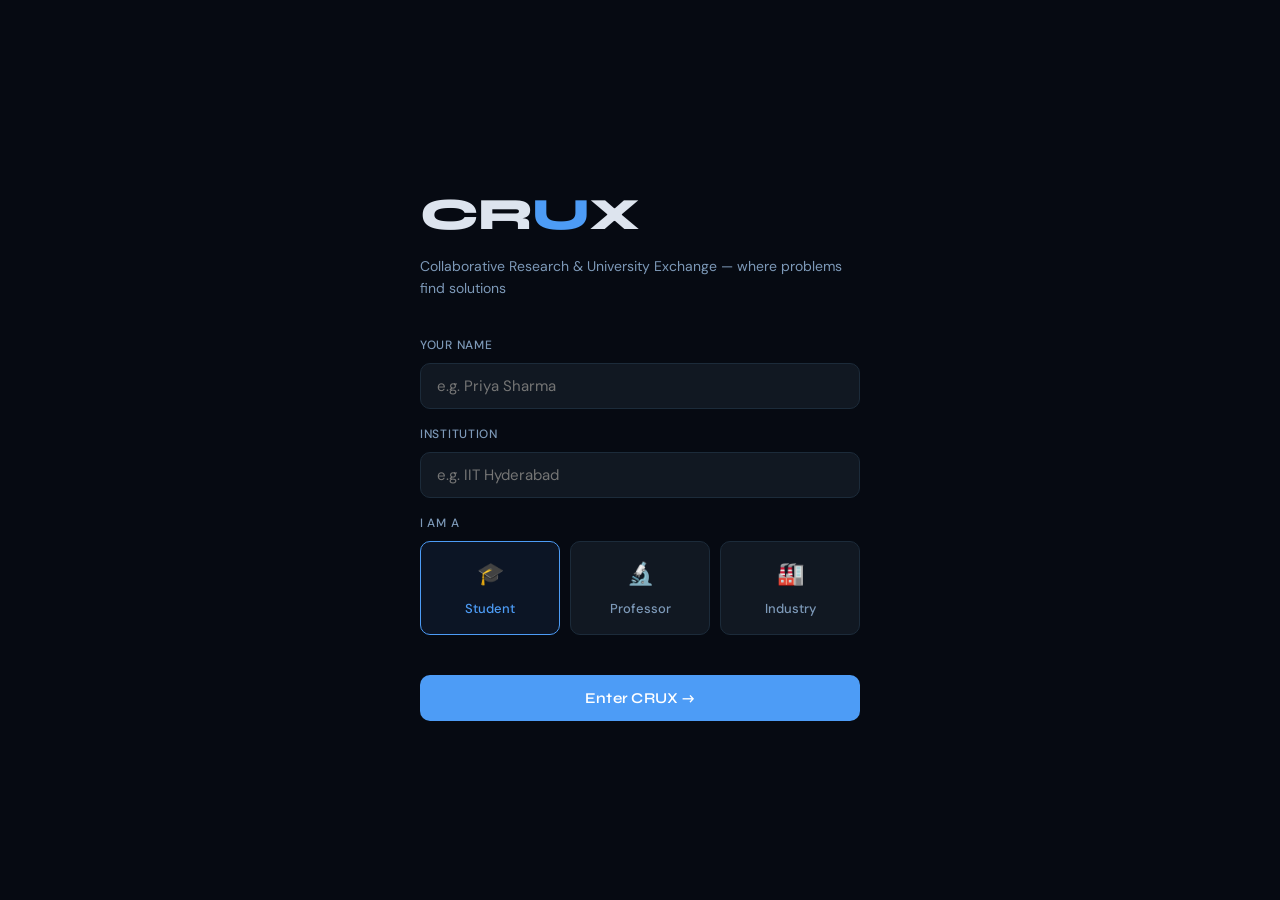
==== index.html @ fc9389a2 "initial commit" ====
<!DOCTYPE html>
<html lang="en">
<head>
<meta charset="UTF-8">
<meta name="viewport" content="width=device-width, initial-scale=1.0">
<title>CRUX — Research Collaboration Network</title>
<link rel="preconnect" href="https://fonts.googleapis.com">
<link href="https://fonts.googleapis.com/css2?family=Syne:wght@400;600;700;800&family=DM+Sans:ital,opsz,wght@0,9..40,300;0,9..40,400;0,9..40,500;1,9..40,400&family=JetBrains+Mono:wght@400;500&display=swap" rel="stylesheet">
<link rel="stylesheet" href="css/styles.css">
</head>
<body>

<!-- AUTH -->
<div id="auth">
  <div class="auth-box">
    <div class="auth-logo">CR<span>U</span>X</div>
    <div class="auth-sub">Collaborative Research & University Exchange — where problems find solutions</div>
    <div class="auth-field">
      <label>Your Name</label>
      <input type="text" id="auth-name" placeholder="e.g. Priya Sharma" autocomplete="off"/>
    </div>
    <div class="auth-field">
      <label>Institution</label>
      <input type="text" id="auth-inst" placeholder="e.g. IIT Hyderabad" autocomplete="off"/>
    </div>
    <div class="auth-field">
      <label>I am a</label>
      <div class="role-grid">
        <div class="role-btn active" data-role="Student"><span class="emoji">🎓</span><span class="label">Student</span></div>
        <div class="role-btn" data-role="Professor"><span class="emoji">🔬</span><span class="label">Professor</span></div>
        <div class="role-btn" data-role="Industry"><span class="emoji">🏭</span><span class="label">Industry</span></div>
      </div>
    </div>
    <button class="auth-submit" onclick="doLogin()">Enter CRUX →</button>
  </div>
</div>

<!-- APP -->
<div id="app">
  <!-- Sidebar -->
  <div class="sidebar">
    <div class="logo">CR<span>U</span>X<small>Research Network</small></div>
    <nav class="nav">
      <div class="nav-item active" onclick="showFeed()" id="nav-feed">
        <svg viewBox="0 0 24 24" fill="none" stroke="currentColor" stroke-width="1.8"><rect x="3" y="3" width="7" height="7" rx="1"/><rect x="14" y="3" width="7" height="7" rx="1"/><rect x="3" y="14" width="7" height="7" rx="1"/><rect x="14" y="14" width="7" height="7" rx="1"/></svg>
        Discover
      </div>
      <div class="nav-item" onclick="showFeed('my')" id="nav-my">
        <svg viewBox="0 0 24 24" fill="none" stroke="currentColor" stroke-width="1.8"><path d="M9 12h6M9 16h6M9 8h6M5 4h14a1 1 0 011 1v14a1 1 0 01-1 1H5a1 1 0 01-1-1V5a1 1 0 011-1z"/></svg>
        My Problems
      </div>
      <div class="nav-item" onclick="showFeed('saved')" id="nav-saved">
        <svg viewBox="0 0 24 24" fill="none" stroke="currentColor" stroke-width="1.8"><path d="M19 21l-7-5-7 5V5a2 2 0 012-2h10a2 2 0 012 2z"/></svg>
        Saved
      </div>
      <div class="nav-divider"></div>
      <div class="nav-item" onclick="filterDomain('Materials Science')">
        <svg viewBox="0 0 24 24" fill="none" stroke="currentColor" stroke-width="1.8"><circle cx="12" cy="12" r="3"/><path d="M12 1v4M12 19v4M4.22 4.22l2.83 2.83M16.95 16.95l2.83 2.83M1 12h4M19 12h4M4.22 19.78l2.83-2.83M16.95 7.05l2.83-2.83"/></svg>
        Materials Sci
      </div>
      <div class="nav-item" onclick="filterDomain('Computational')">
        <svg viewBox="0 0 24 24" fill="none" stroke="currentColor" stroke-width="1.8"><rect x="2" y="3" width="20" height="14" rx="2"/><path d="M8 21h8M12 17v4"/></svg>
        Computational
      </div>
      <div class="nav-item" onclick="filterDomain('Chemistry')">
        <svg viewBox="0 0 24 24" fill="none" stroke="currentColor" stroke-width="1.8"><path d="M9 3h6v8l3.5 6H5.5L9 11V3z"/><path d="M6 17h12"/></svg>
        Chemistry
      </div>
      <div class="nav-item" onclick="filterDomain('Biotech')">
        <svg viewBox="0 0 24 24" fill="none" stroke="currentColor" stroke-width="1.8"><path d="M12 22V12M12 12C12 6 6 2 6 2s0 10 6 10zM12 12c0-6 6-10 6-10s0 10-6 10z"/></svg>
        Biotech
      </div>
    </nav>
    <div class="user-card" onclick="showProfile(null)" id="sidebar-user">
      <div class="avatar" id="sidebar-avatar"></div>
      <div class="user-info">
        <div class="user-name" id="sidebar-name">—</div>
        <div class="user-role-badge" id="sidebar-role-badge">—</div>
      </div>
    </div>
  </div>

  <!-- Main -->
  <div class="main">
    <div class="top-bar">
      <div class="search-box">
        <svg class="search-icon" viewBox="0 0 20 20" fill="none" stroke="currentColor" stroke-width="1.8" width="16" height="16"><circle cx="8" cy="8" r="6"/><path d="M14 14l4 4"/></svg>
        <input type="text" placeholder="Search problems, domains, keywords…" id="search-input" oninput="doSearch()"/>
      </div>
      <div class="top-actions">
        <button class="btn-new" onclick="openModal()">
          <svg viewBox="0 0 20 20" fill="none" stroke="currentColor" stroke-width="2" width="16" height="16"><path d="M10 4v12M4 10h12"/></svg>
          Post Problem
        </button>
      </div>
    </div>

    <!-- Feed -->
    <div id="feed-view">
      <div class="feed">
        <div class="feed-header">
          <span class="feed-title" id="feed-label">All Problems</span>
          <div class="filter-tabs">
            <div class="filter-tab active" onclick="setSort('latest',this)">Latest</div>
            <div class="filter-tab" onclick="setSort('votes',this)">Most Votes</div>
            <div class="filter-tab" onclick="setSort('unsolved',this)">Unsolved</div>
            <div class="filter-tab" onclick="setSort('solved',this)">Solved</div>
          </div>
        </div>
        <div id="cards-container"></div>
      </div>
    </div>

    <!-- Detail -->
    <div id="detail"></div>

    <!-- Profile -->
    <div id="profile"></div>
  </div>

  <!-- Right Panel -->
  <div class="right-panel">
    <div class="panel-section">
      <div class="panel-title">Platform Stats</div>
      <div class="stats-grid">
        <div class="stat-box"><div class="num" id="stat-total">—</div><div class="lbl">Problems</div></div>
        <div class="stat-box"><div class="num" id="stat-solved">—</div><div class="lbl">Solved</div></div>
        <div class="stat-box"><div class="num" id="stat-users">—</div><div class="lbl">Researchers</div></div>
        <div class="stat-box"><div class="num" id="stat-comments">—</div><div class="lbl">Comments</div></div>
      </div>
    </div>
    <div class="panel-section">
      <div class="panel-title">Domains</div>
      <div id="domain-pills"></div>
    </div>
    <div class="panel-section">
      <div class="panel-title">Top Contributors</div>
      <div id="contributors"></div>
    </div>
  </div>
</div>

<!-- POST MODAL -->
<div class="overlay" id="modal-overlay">
  <div class="modal">
    <div class="modal-title">Post a Research Problem</div>
    <div class="field">
      <label>Problem Title</label>
      <input type="text" id="m-title" placeholder="Be specific and concise…"/>
    </div>
    <div class="field">
      <label>Description</label>
      <textarea id="m-desc" placeholder="Describe your problem in detail. Include what you've already tried, parameters, conditions, observations…"></textarea>
    </div>
    <div class="field">
      <label>Domain</label>
      <select id="m-domain">
        <option value="Materials Science">Materials Science</option>
        <option value="Computational">Computational / DFT</option>
        <option value="Chemistry">Chemistry</option>
        <option value="Biotech">Biotech / Biology</option>
        <option value="Physics">Physics</option>
        <option value="Electronics">Electronics / Devices</option>
        <option value="Environmental">Environmental</option>
        <option value="Other">Other</option>
      </select>
    </div>
    <div class="field">
      <label>Keywords / Tags</label>
      <div class="tags-input" id="tags-input" onclick="document.getElementById('tag-input').focus()">
        <input type="text" id="tag-input" placeholder="Type and press Enter…" onkeydown="addTag(event)"/>
      </div>
    </div>
    <div class="field">
      <label>Visibility</label>
      <div class="vis-grid">
        <div class="vis-option selected" data-vis="public" onclick="selectVis(this)">
          <div class="v-title">🌍 Public</div>
          <div class="v-desc">Everyone can see and comment</div>
        </div>
        <div class="vis-option" data-vis="profs" onclick="selectVis(this)">
          <div class="v-title">🔬 Professors Only</div>
          <div class="v-desc">Only faculty & industry</div>
        </div>
        <div class="vis-option" data-vis="students" onclick="selectVis(this)">
          <div class="v-title">🎓 Students Only</div>
          <div class="v-desc">Only student researchers</div>
        </div>
        <div class="vis-option" data-vis="private" onclick="selectVis(this)">
          <div class="v-title">🔒 Private</div>
          <div class="v-desc">Only you and collaborators</div>
        </div>
      </div>
    </div>
    <div class="modal-footer">
      <button class="btn-cancel" onclick="closeModal()">Cancel</button>
      <button class="btn-submit" onclick="submitProblem()">Post Problem →</button>
    </div>
  </div>
</div>

<div class="toast" id="toast"></div>

<script src="js/script.js"></script>
</body>
</html>
---- css/styles.css ----
:root {
  --bg: #060a12;
  --surface: #0b1018;
  --surface-2: #111822;
  --surface-3: #17202e;
  --border: #1c2b3a;
  --border-2: #243447;
  --accent: #4d9cf6;
  --accent-h: #6aabf7;
  --accent-dim: rgba(77,156,246,0.08);
  --accent-dim2: rgba(77,156,246,0.15);
  --green: #34d399;
  --green-dim: rgba(52,211,153,0.08);
  --amber: #fbbf24;
  --amber-dim: rgba(251,191,36,0.08);
  --purple: #a78bfa;
  --purple-dim: rgba(167,139,250,0.08);
  --red-dim: rgba(248,113,113,0.08);
  --text: #dde4ee;
  --text-2: #7d99b8;
  --text-3: #3d566e;
  --r: 10px;
  --r-sm: 6px;
}
* { margin:0; padding:0; box-sizing:border-box; }
html { scroll-behavior: smooth; }
body { background:var(--bg); color:var(--text); font-family:'DM Sans',sans-serif; font-size:15px; line-height:1.6; min-height:100vh; overflow-x:hidden; }
::selection { background:var(--accent-dim2); }
::-webkit-scrollbar { width:6px; }
::-webkit-scrollbar-track { background:var(--bg); }
::-webkit-scrollbar-thumb { background:var(--border-2); border-radius:3px; }

/* ─── AUTH ─── */
#auth { position:fixed; inset:0; display:flex; align-items:center; justify-content:center; background:var(--bg); z-index:9999; padding:20px; }
.auth-box { width:100%; max-width:440px; }
.auth-logo { font-family:'Syne',sans-serif; font-weight:800; font-size:2.8rem; letter-spacing:-1px; color:var(--text); margin-bottom:4px; }
.auth-logo span { color:var(--accent); }
.auth-sub { color:var(--text-2); font-size:14px; margin-bottom:36px; }
.auth-field { margin-bottom:16px; }
.auth-field label { display:block; font-size:12px; font-weight:500; color:var(--text-2); text-transform:uppercase; letter-spacing:.06em; margin-bottom:8px; }
.auth-field input { width:100%; background:var(--surface-2); border:1px solid var(--border); border-radius:var(--r); padding:12px 16px; color:var(--text); font-size:15px; font-family:'DM Sans',sans-serif; outline:none; transition:border .2s; }
.auth-field input:focus { border-color:var(--accent); }
.role-grid { display:grid; grid-template-columns:1fr 1fr 1fr; gap:10px; }
.role-btn { background:var(--surface-2); border:1.5px solid var(--border); border-radius:var(--r); padding:14px 8px; text-align:center; cursor:pointer; transition:all .2s; }
.role-btn:hover { border-color:var(--border-2); }
.role-btn.active { border-color:var(--accent); background:var(--accent-dim); }
.role-btn .emoji { font-size:22px; display:block; margin-bottom:4px; }
.role-btn .label { font-size:13px; font-weight:500; color:var(--text-2); }
.role-btn.active .label { color:var(--accent); }
.auth-submit { width:100%; margin-top:24px; background:var(--accent); color:#fff; border:none; border-radius:var(--r); padding:14px; font-size:15px; font-weight:600; font-family:'Syne',sans-serif; cursor:pointer; letter-spacing:.02em; transition:background .2s; }
.auth-submit:hover { background:var(--accent-h); }

/* ─── LAYOUT ─── */
#app { display:none; min-height:100vh; }
.sidebar { position:fixed; top:0; left:0; bottom:0; width:240px; background:var(--surface); border-right:1px solid var(--border); display:flex; flex-direction:column; padding:24px 0; z-index:100; }
.logo { font-family:'Syne',sans-serif; font-weight:800; font-size:1.6rem; letter-spacing:-0.5px; color:var(--text); padding:0 24px 28px; border-bottom:1px solid var(--border); }
.logo span { color:var(--accent); }
.logo small { display:block; font-size:10px; font-weight:500; color:var(--text-3); letter-spacing:.1em; text-transform:uppercase; margin-top:2px; font-family:'DM Sans',sans-serif; }
.nav { flex:1; padding:16px 0; }
.nav-item { display:flex; align-items:center; gap:12px; padding:10px 24px; cursor:pointer; color:var(--text-2); font-size:14px; font-weight:500; transition:all .15s; border-left:2px solid transparent; margin:2px 0; }
.nav-item:hover { color:var(--text); background:var(--surface-2); }
.nav-item.active { color:var(--accent); background:var(--accent-dim); border-left-color:var(--accent); }
.nav-item svg { width:18px; height:18px; flex-shrink:0; }
.nav-divider { height:1px; background:var(--border); margin:12px 16px; }
.user-card { padding:16px 24px; border-top:1px solid var(--border); display:flex; align-items:center; gap:12px; cursor:pointer; }
.user-card:hover { background:var(--surface-2); }
.avatar { width:34px; height:34px; border-radius:50%; display:flex; align-items:center; justify-content:center; font-weight:700; font-size:13px; flex-shrink:0; }
.user-info { overflow:hidden; }
.user-name { font-size:13px; font-weight:600; color:var(--text); white-space:nowrap; overflow:hidden; text-overflow:ellipsis; }
.user-role-badge { font-size:11px; color:var(--text-3); }

.main { margin-left:240px; margin-right:280px; min-height:100vh; }
.top-bar { position:sticky; top:0; background:rgba(6,10,18,0.85); backdrop-filter:blur(16px); border-bottom:1px solid var(--border); padding:0 28px; height:60px; display:flex; align-items:center; gap:16px; z-index:50; }
.search-box { flex:1; max-width:480px; position:relative; }
.search-box input { width:100%; background:var(--surface-2); border:1px solid var(--border); border-radius:30px; padding:9px 16px 9px 40px; color:var(--text); font-size:14px; font-family:'DM Sans',sans-serif; outline:none; transition:border .2s; }
.search-box input:focus { border-color:var(--border-2); }
.search-icon { position:absolute; left:14px; top:50%; transform:translateY(-50%); color:var(--text-3); }
.top-actions { margin-left:auto; display:flex; gap:10px; }
.btn-new { background:var(--accent); color:#fff; border:none; border-radius:var(--r-sm); padding:9px 18px; font-size:14px; font-weight:600; font-family:'Syne',sans-serif; cursor:pointer; transition:background .2s; display:flex; align-items:center; gap:6px; }
.btn-new:hover { background:var(--accent-h); }

.feed { padding:24px 28px; }
.feed-header { display:flex; align-items:center; gap:12px; margin-bottom:20px; flex-wrap:wrap; }
.feed-title { font-family:'Syne',sans-serif; font-size:1.1rem; font-weight:700; }
.filter-tabs { display:flex; gap:6px; margin-left:auto; }
.filter-tab { padding:6px 14px; border-radius:30px; font-size:13px; font-weight:500; cursor:pointer; border:1px solid var(--border); color:var(--text-2); background:transparent; transition:all .15s; }
.filter-tab:hover { border-color:var(--border-2); color:var(--text); }
.filter-tab.active { background:var(--accent-dim); border-color:var(--accent); color:var(--accent); }

/* ─── PROBLEM CARD ─── */
.card { background:var(--surface); border:1px solid var(--border); border-radius:var(--r); padding:20px; margin-bottom:12px; cursor:pointer; transition:all .2s; position:relative; }
.card:hover { border-color:var(--border-2); background:var(--surface-2); transform:translateY(-1px); box-shadow:0 4px 20px rgba(0,0,0,0.3); }
.card-top { display:flex; align-items:flex-start; gap:14px; }
.vote-col { display:flex; flex-direction:column; align-items:center; gap:4px; min-width:36px; }
.vote-btn { background:none; border:1px solid var(--border); border-radius:6px; width:32px; height:28px; display:flex; align-items:center; justify-content:center; cursor:pointer; color:var(--text-3); transition:all .15s; font-size:13px; }
.vote-btn:hover { border-color:var(--amber); color:var(--amber); }
.vote-btn.voted { border-color:var(--amber); color:var(--amber); background:var(--amber-dim); }
.vote-count { font-size:13px; font-weight:600; color:var(--text-2); font-family:'JetBrains Mono',monospace; }
.card-body { flex:1; min-width:0; }
.card-title { font-family:'Syne',sans-serif; font-size:1rem; font-weight:700; color:var(--text); margin-bottom:8px; line-height:1.4; }
.card-desc { font-size:14px; color:var(--text-2); display:-webkit-box; -webkit-line-clamp:2; -webkit-box-orient:vertical; overflow:hidden; line-height:1.6; }
.card-meta { display:flex; align-items:center; gap:14px; margin-top:14px; flex-wrap:wrap; }
.tag { font-size:11.5px; font-weight:500; padding:3px 10px; border-radius:4px; font-family:'JetBrains Mono',monospace; }
.tag-domain { background:var(--accent-dim); color:var(--accent); border:1px solid rgba(77,156,246,0.2); }
.tag-keyword { background:var(--surface-3); color:var(--text-2); border:1px solid var(--border); }
.card-stats { display:flex; align-items:center; gap:14px; margin-left:auto; color:var(--text-3); font-size:13px; }
.stat { display:flex; align-items:center; gap:5px; }
.stat svg { width:14px; height:14px; }
.author-row { display:flex; align-items:center; gap:8px; font-size:13px; color:var(--text-3); margin-top:12px; padding-top:12px; border-top:1px solid var(--border); }
.author-avatar { width:22px; height:22px; border-radius:50%; display:flex; align-items:center; justify-content:center; font-size:10px; font-weight:700; }
.author-name { color:var(--text-2); font-weight:500; cursor:pointer; }
.author-name:hover { color:var(--accent); }
.vis-badge { margin-left:auto; font-size:11px; padding:2px 8px; border-radius:4px; font-weight:500; }
.vis-public { background:var(--green-dim); color:var(--green); }
.vis-profs { background:var(--amber-dim); color:var(--amber); }
.vis-students { background:var(--purple-dim); color:var(--purple); }
.vis-private { background:var(--red-dim); color:#f87171; }
.solved-badge { position:absolute; top:14px; right:14px; background:var(--green-dim); color:var(--green); font-size:11px; font-weight:600; padding:3px 10px; border-radius:4px; border:1px solid rgba(52,211,153,0.2); display:flex; align-items:center; gap:4px; }

/* ─── RIGHT PANEL ─── */
.right-panel { position:fixed; top:0; right:0; bottom:0; width:280px; border-left:1px solid var(--border); padding:70px 20px 20px; overflow-y:auto; }
.panel-section { margin-bottom:28px; }
.panel-title { font-family:'Syne',sans-serif; font-size:12px; font-weight:700; text-transform:uppercase; letter-spacing:.1em; color:var(--text-3); margin-bottom:14px; }
.domain-pill { display:inline-flex; align-items:center; gap:6px; background:var(--surface-2); border:1px solid var(--border); border-radius:6px; padding:7px 12px; margin:4px; cursor:pointer; font-size:13px; color:var(--text-2); transition:all .15s; }
.domain-pill:hover { border-color:var(--border-2); color:var(--text); }
.domain-pill .dot { width:7px; height:7px; border-radius:50%; }
.contributor { display:flex; align-items:center; gap:10px; padding:8px 0; border-bottom:1px solid var(--border); cursor:pointer; }
.contributor:last-child { border:none; }
.contributor:hover .c-name { color:var(--accent); }
.c-info { flex:1; min-width:0; }
.c-name { font-size:13px; font-weight:500; color:var(--text); }
.c-inst { font-size:12px; color:var(--text-3); white-space:nowrap; overflow:hidden; text-overflow:ellipsis; }
.c-badge { font-size:11px; font-family:'JetBrains Mono',monospace; color:var(--accent); }
.stats-grid { display:grid; grid-template-columns:1fr 1fr; gap:10px; }
.stat-box { background:var(--surface-2); border:1px solid var(--border); border-radius:var(--r); padding:14px; }
.stat-box .num { font-family:'Syne',sans-serif; font-size:1.6rem; font-weight:800; color:var(--text); line-height:1; }
.stat-box .lbl { font-size:11px; color:var(--text-3); margin-top:4px; }

/* ─── DETAIL VIEW ─── */
#detail { display:none; padding:24px 28px; }
.back-btn { display:inline-flex; align-items:center; gap:8px; color:var(--text-2); font-size:14px; cursor:pointer; margin-bottom:20px; transition:color .15s; }
.back-btn:hover { color:var(--accent); }
.detail-card { background:var(--surface); border:1px solid var(--border); border-radius:var(--r); padding:28px; margin-bottom:20px; }
.detail-title { font-family:'Syne',sans-serif; font-size:1.4rem; font-weight:800; line-height:1.3; margin-bottom:16px; }
.detail-desc { color:var(--text-2); line-height:1.75; font-size:15px; white-space:pre-wrap; }
.detail-footer { display:flex; align-items:center; gap:12px; margin-top:20px; padding-top:20px; border-top:1px solid var(--border); flex-wrap:wrap; }
.comments-section { background:var(--surface); border:1px solid var(--border); border-radius:var(--r); padding:24px; }
.comments-title { font-family:'Syne',sans-serif; font-size:15px; font-weight:700; margin-bottom:20px; display:flex; align-items:center; gap:10px; }
.comment { padding:16px 0; border-bottom:1px solid var(--border); }
.comment:last-of-type { border:none; }
.comment-header { display:flex; align-items:center; gap:10px; margin-bottom:10px; }
.comment-author { font-size:13px; font-weight:600; color:var(--text); }
.comment-time { font-size:12px; color:var(--text-3); margin-left:auto; }
.comment-body { color:var(--text-2); font-size:14px; line-height:1.7; }
.comment-body a { color:var(--accent); text-decoration:none; }
.helpful-btn { display:inline-flex; align-items:center; gap:5px; font-size:12px; color:var(--text-3); background:none; border:none; cursor:pointer; margin-top:10px; transition:color .15s; }
.helpful-btn:hover { color:var(--green); }
.helpful-btn.marked { color:var(--green); }
.comment-form { margin-top:20px; padding-top:20px; border-top:1px solid var(--border); }
.comment-form textarea { width:100%; background:var(--surface-2); border:1px solid var(--border); border-radius:var(--r); padding:14px; color:var(--text); font-size:14px; font-family:'DM Sans',sans-serif; outline:none; resize:none; line-height:1.6; min-height:90px; transition:border .2s; }
.comment-form textarea:focus { border-color:var(--accent); }
.comment-actions { display:flex; align-items:center; justify-content:flex-end; gap:10px; margin-top:10px; }

/* ─── PROFILE VIEW ─── */
#profile { display:none; padding:24px 28px; }
.profile-header { background:var(--surface); border:1px solid var(--border); border-radius:var(--r); padding:28px; margin-bottom:20px; display:flex; align-items:center; gap:24px; }
.profile-avatar { width:72px; height:72px; border-radius:50%; display:flex; align-items:center; justify-content:center; font-size:26px; font-weight:800; flex-shrink:0; }
.profile-name { font-family:'Syne',sans-serif; font-size:1.5rem; font-weight:800; }
.profile-meta { color:var(--text-2); font-size:14px; margin-top:4px; }
.profile-stats { display:flex; gap:24px; margin-top:16px; }
.p-stat { text-align:center; }
.p-stat .n { font-family:'Syne',sans-serif; font-size:1.3rem; font-weight:800; }
.p-stat .l { font-size:12px; color:var(--text-3); }

/* ─── MODAL ─── */
.overlay { display:none; position:fixed; inset:0; background:rgba(0,0,0,0.7); backdrop-filter:blur(4px); z-index:500; align-items:center; justify-content:center; padding:20px; }
.overlay.open { display:flex; }
.modal { background:var(--surface); border:1px solid var(--border-2); border-radius:14px; width:100%; max-width:600px; max-height:90vh; overflow-y:auto; padding:32px; }
.modal-title { font-family:'Syne',sans-serif; font-size:1.3rem; font-weight:800; margin-bottom:24px; }
.field { margin-bottom:18px; }
.field label { display:block; font-size:12px; font-weight:500; color:var(--text-2); text-transform:uppercase; letter-spacing:.06em; margin-bottom:8px; }
.field input, .field textarea, .field select { width:100%; background:var(--surface-2); border:1px solid var(--border); border-radius:var(--r); padding:12px 16px; color:var(--text); font-size:14px; font-family:'DM Sans',sans-serif; outline:none; transition:border .2s; }
.field textarea { resize:none; min-height:120px; line-height:1.6; }
.field input:focus, .field textarea:focus, .field select:focus { border-color:var(--accent); }
.field select option { background:var(--surface-2); }
.vis-grid { display:grid; grid-template-columns:1fr 1fr; gap:10px; }
.vis-option { background:var(--surface-2); border:1.5px solid var(--border); border-radius:var(--r); padding:12px 14px; cursor:pointer; transition:all .2s; }
.vis-option:hover { border-color:var(--border-2); }
.vis-option.selected { border-color:var(--accent); background:var(--accent-dim); }
.vis-option .v-title { font-size:13px; font-weight:600; margin-bottom:2px; }
.vis-option .v-desc { font-size:12px; color:var(--text-3); }
.tags-input { display:flex; flex-wrap:wrap; gap:6px; background:var(--surface-2); border:1px solid var(--border); border-radius:var(--r); padding:10px; min-height:48px; cursor:text; }
.tags-input:focus-within { border-color:var(--accent); }
.tag-item { background:var(--surface-3); border:1px solid var(--border-2); border-radius:4px; padding:3px 10px; font-size:12px; font-family:'JetBrains Mono',monospace; color:var(--text-2); display:flex; align-items:center; gap:6px; }
.tag-remove { cursor:pointer; color:var(--text-3); line-height:1; }
.tag-remove:hover { color:#f87171; }
.tags-input input { background:none; border:none; outline:none; color:var(--text); font-size:13px; font-family:'DM Sans',sans-serif; min-width:100px; flex:1; }
.modal-footer { display:flex; gap:10px; justify-content:flex-end; margin-top:8px; }
.btn-cancel { background:var(--surface-2); border:1px solid var(--border); color:var(--text-2); border-radius:var(--r-sm); padding:11px 20px; font-size:14px; cursor:pointer; font-family:'DM Sans',sans-serif; transition:all .15s; }
.btn-cancel:hover { border-color:var(--border-2); color:var(--text); }
.btn-submit { background:var(--accent); color:#fff; border:none; border-radius:var(--r-sm); padding:11px 24px; font-size:14px; font-weight:600; font-family:'Syne',sans-serif; cursor:pointer; transition:background .2s; }
.btn-submit:hover { background:var(--accent-h); }

/* ─── EMPTY & TOAST ─── */
.empty { text-align:center; padding:60px 20px; color:var(--text-3); }
.empty svg { margin:0 auto 16px; opacity:.3; }
.empty h3 { font-family:'Syne',sans-serif; font-size:1.1rem; color:var(--text-2); margin-bottom:8px; }
.toast { position:fixed; bottom:24px; right:24px; background:var(--surface-3); border:1px solid var(--border-2); border-radius:var(--r); padding:14px 20px; font-size:14px; color:var(--text); z-index:9999; transform:translateY(20px); opacity:0; transition:all .3s; pointer-events:none; max-width:320px; }
.toast.show { transform:translateY(0); opacity:1; }
.toast.success { border-left:3px solid var(--green); }

/* ─── SIMILAR ─── */
.similar-box { background:var(--surface-2); border:1px solid var(--border); border-radius:var(--r); padding:16px; margin-bottom:20px; }
.similar-title { font-size:12px; font-weight:600; text-transform:uppercase; letter-spacing:.08em; color:var(--accent); margin-bottom:12px; display:flex; align-items:center; gap:6px; }
.similar-item { padding:10px 0; border-bottom:1px solid var(--border); cursor:pointer; }
.similar-item:last-child { border:none; padding-bottom:0; }
.similar-item:hover .s-title { color:var(--accent); }
.s-title { font-size:13px; font-weight:500; color:var(--text); transition:color .15s; }
.s-meta { font-size:12px; color:var(--text-3); margin-top:3px; }

@media (max-width:900px) {
  .right-panel { display:none; }
  .main { margin-right:0; }
}
@media (max-width:640px) {
  .sidebar { width:200px; }
  .main { margin-left:200px; }
  .feed { padding:16px; }
  .top-bar { padding:0 16px; }
}
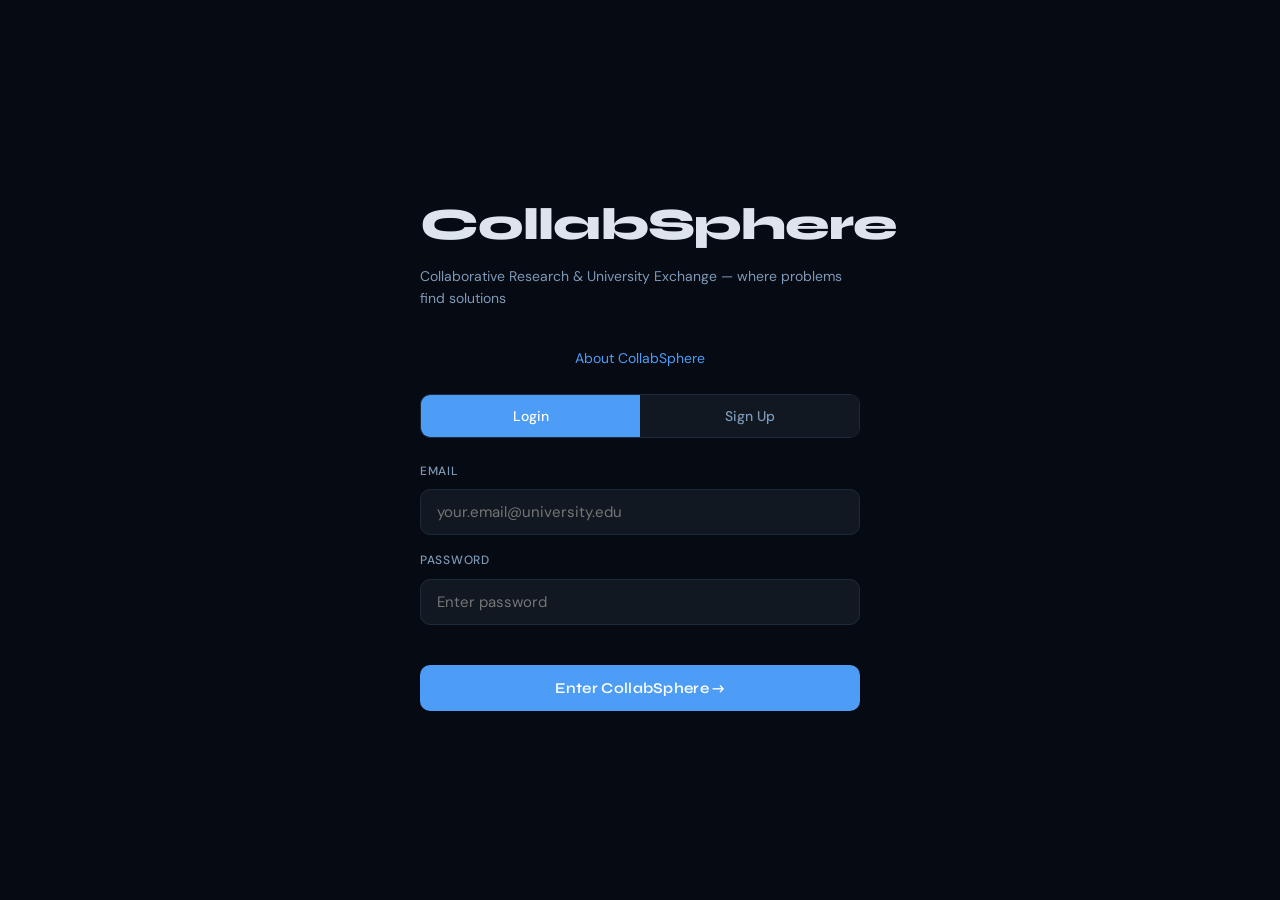
==== commit 4a5df957: "add about, add signup functionality and update readme" ====
--- a/index.html
+++ b/index.html
@@ -3,7 +3,7 @@
 <head>
 <meta charset="UTF-8">
 <meta name="viewport" content="width=device-width, initial-scale=1.0">
-<title>CRUX — Research Collaboration Network</title>
+<title>CollabSphere — Research Collaboration Network</title>
 <link rel="preconnect" href="https://fonts.googleapis.com">
 <link href="https://fonts.googleapis.com/css2?family=Syne:wght@400;600;700;800&family=DM+Sans:ital,opsz,wght@0,9..40,300;0,9..40,400;0,9..40,500;1,9..40,400&family=JetBrains+Mono:wght@400;500&display=swap" rel="stylesheet">
 <link rel="stylesheet" href="css/styles.css">
@@ -13,25 +13,40 @@
 <!-- AUTH -->
 <div id="auth">
   <div class="auth-box">
-    <div class="auth-logo">CR<span>U</span>X</div>
+    <div class="auth-logo">CollabSphere</div>
     <div class="auth-sub">Collaborative Research & University Exchange — where problems find solutions</div>
+    <div class="auth-about-link"><a href="about.html" target="_blank">About CollabSphere</a></div>
+    <div class="auth-tabs">
+      <div class="auth-tab active" onclick="switchAuth('login')">Login</div>
+      <div class="auth-tab" onclick="switchAuth('signup')">Sign Up</div>
+    </div>
     <div class="auth-field">
-      <label>Your Name</label>
-      <input type="text" id="auth-name" placeholder="e.g. Priya Sharma" autocomplete="off"/>
+      <label>Email</label>
+      <input type="email" id="auth-email" placeholder="your.email@university.edu" autocomplete="email" required/>
     </div>
     <div class="auth-field">
-      <label>Institution</label>
-      <input type="text" id="auth-inst" placeholder="e.g. IIT Hyderabad" autocomplete="off"/>
-    </div>
-    <div class="auth-field">
-      <label>I am a</label>
-      <div class="role-grid">
-        <div class="role-btn active" data-role="Student"><span class="emoji">🎓</span><span class="label">Student</span></div>
-        <div class="role-btn" data-role="Professor"><span class="emoji">🔬</span><span class="label">Professor</span></div>
-        <div class="role-btn" data-role="Industry"><span class="emoji">🏭</span><span class="label">Industry</span></div>
-      </div>
-    </div>
-    <button class="auth-submit" onclick="doLogin()">Enter CRUX →</button>
+      <label>Password</label>
+      <input type="password" id="auth-password" placeholder="Enter password" autocomplete="current-password" required/>
+    </div>
+    <div id="signup-fields" style="display:none;">
+      <div class="auth-field">
+        <label>Your Name</label>
+        <input type="text" id="auth-name" placeholder="e.g. Priya Sharma" autocomplete="name"/>
+      </div>
+      <div class="auth-field">
+        <label>Institution</label>
+        <input type="text" id="auth-inst" placeholder="e.g. IIT Hyderabad" autocomplete="organization"/>
+      </div>
+      <div class="auth-field">
+        <label>I am a</label>
+        <div class="role-grid">
+          <div class="role-btn active" data-role="Student"><span class="emoji">🎓</span><span class="label">Student</span></div>
+          <div class="role-btn" data-role="Professor"><span class="emoji">🔬</span><span class="label">Professor</span></div>
+          <div class="role-btn" data-role="Industry"><span class="emoji">🏭</span><span class="label">Industry</span></div>
+        </div>
+      </div>
+    </div>
+    <button class="auth-submit" onclick="doAuth()">Enter CollabSphere →</button>
   </div>
 </div>
 
@@ -39,7 +54,7 @@
 <div id="app">
   <!-- Sidebar -->
   <div class="sidebar">
-    <div class="logo">CR<span>U</span>X<small>Research Network</small></div>
+    <div class="logo">CollabSphere<small>Research Network</small></div>
     <nav class="nav">
       <div class="nav-item active" onclick="showFeed()" id="nav-feed">
         <svg viewBox="0 0 24 24" fill="none" stroke="currentColor" stroke-width="1.8"><rect x="3" y="3" width="7" height="7" rx="1"/><rect x="14" y="3" width="7" height="7" rx="1"/><rect x="3" y="14" width="7" height="7" rx="1"/><rect x="14" y="14" width="7" height="7" rx="1"/></svg>
@@ -69,6 +84,11 @@
       <div class="nav-item" onclick="filterDomain('Biotech')">
         <svg viewBox="0 0 24 24" fill="none" stroke="currentColor" stroke-width="1.8"><path d="M12 22V12M12 12C12 6 6 2 6 2s0 10 6 10zM12 12c0-6 6-10 6-10s0 10-6 10z"/></svg>
         Biotech
+      </div>
+      <div class="nav-divider"></div>
+      <div class="nav-item" onclick="showAbout()">
+        <svg viewBox="0 0 24 24" fill="none" stroke="currentColor" stroke-width="1.8"><circle cx="12" cy="12" r="10"/><path d="M9.09 9a3 3 0 015.83 1c0 2-3 3-3 3"/><path d="M12 17h.01"/></svg>
+        About
       </div>
     </nav>
     <div class="user-card" onclick="showProfile(null)" id="sidebar-user">
@@ -78,6 +98,7 @@
         <div class="user-role-badge" id="sidebar-role-badge">—</div>
       </div>
     </div>
+    <div class="signout-btn" onclick="doSignout()">Sign Out</div>
   </div>
 
   <!-- Main -->
@@ -116,6 +137,25 @@
 
     <!-- Profile -->
     <div id="profile"></div>
+
+    <!-- About -->
+    <div id="about-view" style="display:none;">
+      <div class="about-content">
+        <h1>About CRUX</h1>
+        <p>CRUX (Collaborative Research & University Exchange) is a dedicated platform for researchers, students, professors, and industry professionals to connect, share challenges, and find solutions in scientific research.</p>
+        <p>Our mission is to accelerate scientific discovery by fostering collaboration across disciplines and institutions. Whether you're stuck on a computational problem, seeking advice on experimental techniques, or looking for collaborators on groundbreaking research, CRUX provides the community and tools you need.</p>
+        <h2>Key Features</h2>
+        <ul>
+          <li><strong>Problem Sharing:</strong> Post research challenges and get expert advice from the global scientific community.</li>
+          <li><strong>Cross-Disciplinary Collaboration:</strong> Connect with researchers from materials science, chemistry, biotech, computational fields, and more.</li>
+          <li><strong>Knowledge Exchange:</strong> Learn from detailed discussions, shared methodologies, and practical solutions.</li>
+          <li><strong>Visibility Controls:</strong> Choose who can see your posts - from public discussions to private collaborations.</li>
+        </ul>
+        <h2>Domains Supported</h2>
+        <p>We support research across multiple domains including Materials Science, Computational/DFT, Chemistry, Biotech/Biology, Physics, Electronics, Environmental Science, and more.</p>
+        <p>Join CRUX today and be part of the collaborative research revolution!</p>
+      </div>
+    </div>
   </div>
 
   <!-- Right Panel -->
--- a/css/styles.css
+++ b/css/styles.css
@@ -36,6 +36,13 @@
 .auth-logo { font-family:'Syne',sans-serif; font-weight:800; font-size:2.8rem; letter-spacing:-1px; color:var(--text); margin-bottom:4px; }
 .auth-logo span { color:var(--accent); }
 .auth-sub { color:var(--text-2); font-size:14px; margin-bottom:36px; }
+.auth-about-link { text-align:center; margin-bottom:24px; }
+.auth-about-link a { color:var(--accent); text-decoration:none; font-size:14px; }
+.auth-about-link a:hover { text-decoration:underline; }
+.auth-tabs { display:flex; margin-bottom:24px; border:1px solid var(--border); border-radius:var(--r); overflow:hidden; }
+.auth-tab { flex:1; padding:10px 16px; text-align:center; cursor:pointer; font-size:14px; font-weight:500; color:var(--text-2); background:var(--surface-2); transition:all .2s; }
+.auth-tab:hover { background:var(--surface); }
+.auth-tab.active { background:var(--accent); color:#fff; }
 .auth-field { margin-bottom:16px; }
 .auth-field label { display:block; font-size:12px; font-weight:500; color:var(--text-2); text-transform:uppercase; letter-spacing:.06em; margin-bottom:8px; }
 .auth-field input { width:100%; background:var(--surface-2); border:1px solid var(--border); border-radius:var(--r); padding:12px 16px; color:var(--text); font-size:15px; font-family:'DM Sans',sans-serif; outline:none; transition:border .2s; }
@@ -68,6 +75,8 @@
 .user-info { overflow:hidden; }
 .user-name { font-size:13px; font-weight:600; color:var(--text); white-space:nowrap; overflow:hidden; text-overflow:ellipsis; }
 .user-role-badge { font-size:11px; color:var(--text-3); }
+.signout-btn { padding:12px 24px; color:var(--text-2); font-size:13px; font-weight:500; cursor:pointer; border-top:1px solid var(--border); transition:color .15s; }
+.signout-btn:hover { color:var(--red); }
 
 .main { margin-left:240px; margin-right:280px; min-height:100vh; }
 .top-bar { position:sticky; top:0; background:rgba(6,10,18,0.85); backdrop-filter:blur(16px); border-bottom:1px solid var(--border); padding:0 28px; height:60px; display:flex; align-items:center; gap:16px; z-index:50; }
@@ -98,7 +107,7 @@
 .vote-count { font-size:13px; font-weight:600; color:var(--text-2); font-family:'JetBrains Mono',monospace; }
 .card-body { flex:1; min-width:0; }
 .card-title { font-family:'Syne',sans-serif; font-size:1rem; font-weight:700; color:var(--text); margin-bottom:8px; line-height:1.4; }
-.card-desc { font-size:14px; color:var(--text-2); display:-webkit-box; -webkit-line-clamp:2; -webkit-box-orient:vertical; overflow:hidden; line-height:1.6; }
+.card-desc { font-size:14px; color:var(--text-2); display:-webkit-box; -webkit-line-clamp:2; -webkit-box-orient:vertical; overflow:hidden; line-height:1.6; line-clamp:2; }
 .card-meta { display:flex; align-items:center; gap:14px; margin-top:14px; flex-wrap:wrap; }
 .tag { font-size:11.5px; font-weight:500; padding:3px 10px; border-radius:4px; font-family:'JetBrains Mono',monospace; }
 .tag-domain { background:var(--accent-dim); color:var(--accent); border:1px solid rgba(77,156,246,0.2); }
@@ -218,6 +227,19 @@
 .s-title { font-size:13px; font-weight:500; color:var(--text); transition:color .15s; }
 .s-meta { font-size:12px; color:var(--text-3); margin-top:3px; }
 
+/* ─── ABOUT ─── */
+.about-content { padding:24px 28px; max-width:800px; }
+.about-content h1 { font-family:'Syne',sans-serif; font-size:2rem; font-weight:800; margin-bottom:20px; color:var(--text); }
+.about-content h2 { font-family:'Syne',sans-serif; font-size:1.4rem; font-weight:700; margin:32px 0 16px 0; color:var(--text); }
+.about-content p { color:var(--text-2); line-height:1.6; margin-bottom:20px; }
+.about-content ul { color:var(--text-2); line-height:1.6; margin-bottom:20px; padding-left:20px; }
+.about-content li { margin-bottom:8px; }
+
+.about-page { min-height:100vh; background:var(--bg); }
+.about-header { display:flex; align-items:center; justify-content:space-between; padding:24px; border-bottom:1px solid var(--border); }
+.back-link { color:var(--accent); text-decoration:none; font-size:14px; font-weight:500; }
+.back-link:hover { text-decoration:underline; }
+
 @media (max-width:900px) {
   .right-panel { display:none; }
   .main { margin-right:0; }
